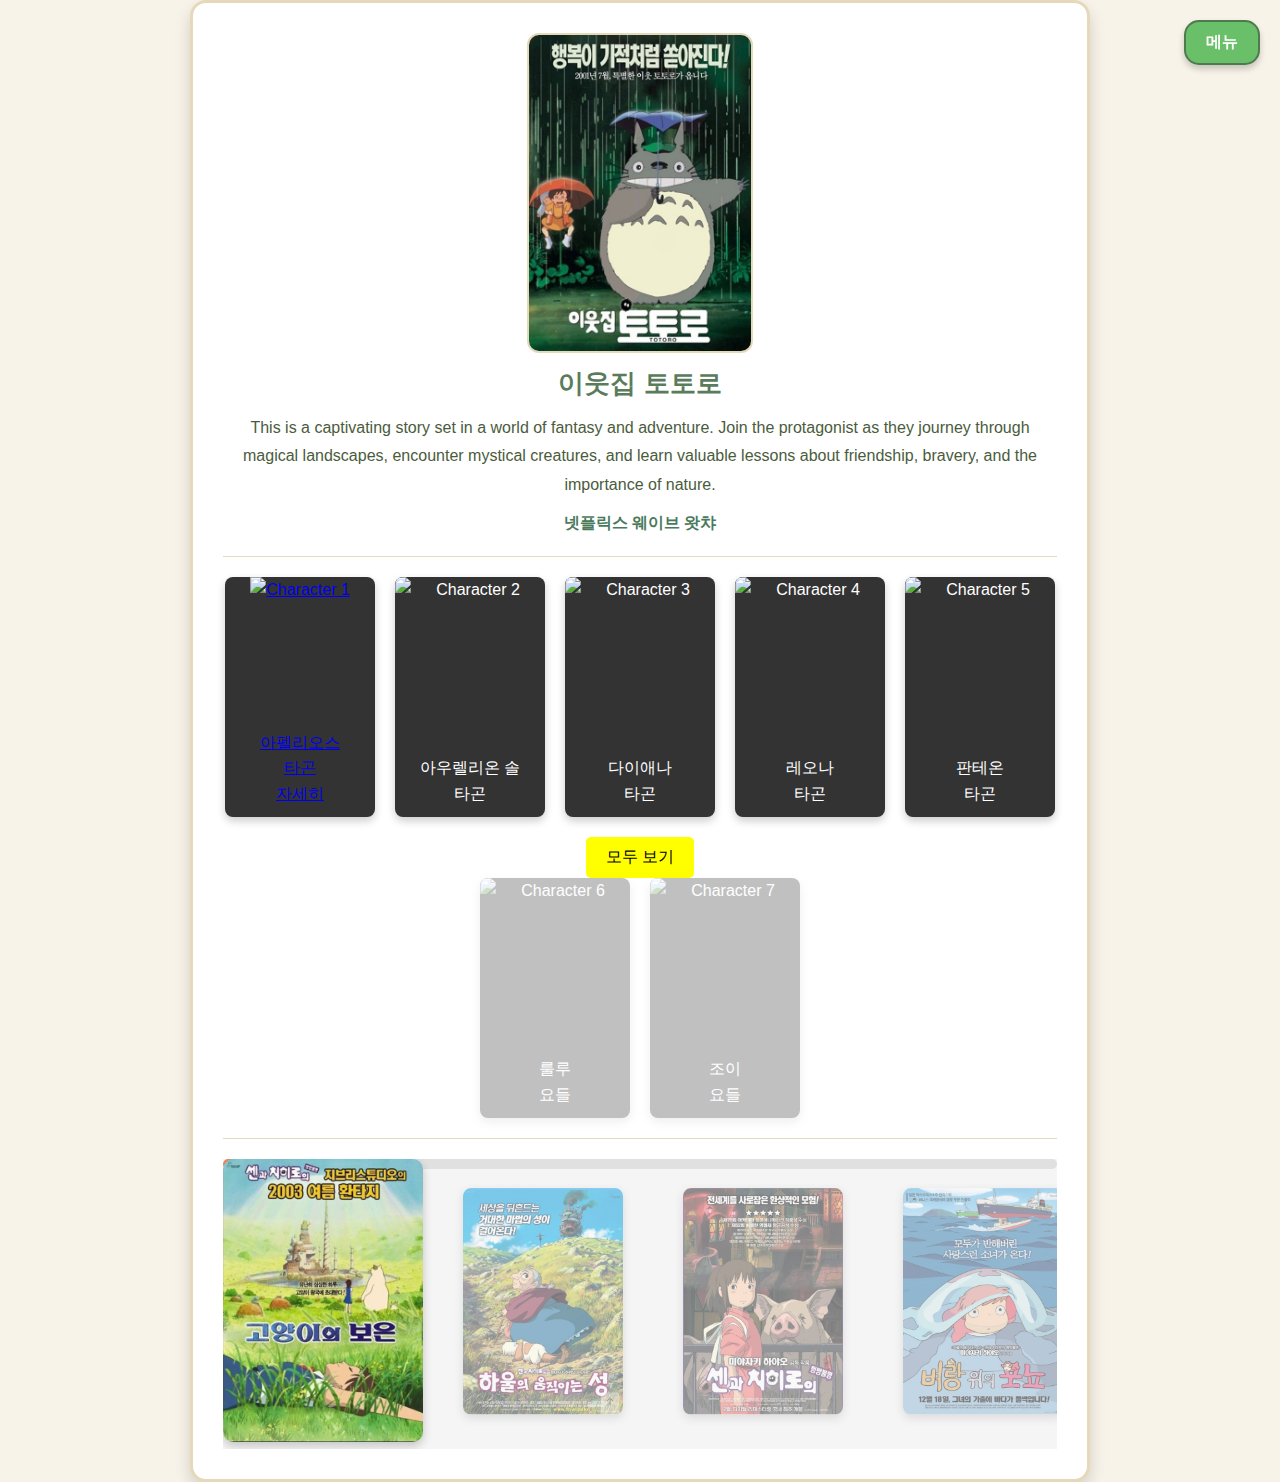
==== 1.html @ feda4c98 "cat" ====
<!DOCTYPE html>
<html lang="en">

<head>
    <meta charset="UTF-8">
    <meta name="viewport" content="width=device-width, initial-scale=1.0">
    <title>Document</title>
    <link rel="stylesheet" href="1.css">
</head>

<body>
    <!--상단 메뉴 버튼-->
    <div class="top-right-menu">
        <button id="main-button" onclick="toggleDropdown()">메뉴</button>
        <div id="dropdown-menu">
          <button class="submenu-button" onclick="clickSubButton(0)">홈</button>
          <button class="submenu-button" onclick="clickSubButton(1)">이상형 월드컵</button>
          <button class="submenu-button" onclick="clickSubButton(2)">OST 맞추기</button>
          <button class="submenu-button" onclick="clickSubButton(3)">캐릭터 맞추기</button>
        </div>
    </div>
    <div class="container">
        <!-- 상단 포스터 html (Top) -->
        <div class="poster-section">
            <img id="main-poster" src="totoro.jpeg" alt="Main Poster">
            <div class="poster-title" id="main-title">이웃집 토토로</div>
            <div class="poster-description" id="main-description">
                This is a captivating story set in a world of fantasy and adventure. Join the protagonist as they
                journey through magical landscapes, encounter mystical creatures, and learn valuable lessons about
                friendship, bravery, and the importance of nature.
            </div>
            <div>
                <a href="https://www.netflix.com/kr/title/60032294" id="netflix-link" class="movie-link"
                    target="_blank">넷플릭스</a>
                <a href="https://www.wavve.com/player/movie?movieid=MV_CR01_DN0000011314&autoplay=y" id="wavve-link"
                    class="movie-link" target="_blank">웨이브</a>
                <a href="https://watcha.com/ko-KR/contents/mJOVYNW?utm_campaign=metadata&utm_source=google&utm_medium=search"
                    id="watcha-link" class="movie-link" target="_blank">왓챠</a>
            </div>
        </div>
        <!-- 경계선 -->
        <div class="divider-horizontal"></div>

        <!-- 캐릭터 소개 html-->
        <div class="character-container">
            <div class="character-row">
                <div class="character-card">
                    <a href="https://tngodj.github.io/Totoro-Character/" target="_self">
                    <img src="토토로 4.png" alt="Character 1">
                    </a>
                    <div class="character-info">
                        <a href="https://tngodj.github.io/Totoro-Character/" target="_blank">
                        <div class="character-name">아펠리오스</div>
                        <div class="character-role">타곤</div>
                        자세히</a>
                    </div>
                </div>
                <div class="character-card">
                    <img src="character2.jpg" alt="Character 2">
                    <div class="character-info">
                        <div class="character-name">아우렐리온 솔</div>
                        <div class="character-role">타곤</div>
                    </div>
                </div>
                <div class="character-card">
                    <img src="character3.jpg" alt="Character 3">
                    <div class="character-info">
                        <div class="character-name">다이애나</div>
                        <div class="character-role">타곤</div>
                    </div>
                </div>
                <div class="character-card">
                    <img src="character4.jpg" alt="Character 4">
                    <div class="character-info">
                        <div class="character-name">레오나</div>
                        <div class="character-role">타곤</div>
                    </div>
                </div>
                <div class="character-card">
                    <img src="character5.jpg" alt="Character 5">
                    <div class="character-info">
                        <div class="character-name">판테온</div>
                        <div class="character-role">타곤</div>
                    </div>
                </div>
            </div>
            <button class="toggle-button">모두 보기</button>
            <div class="character-row hidden-row">
                <div class="character-card">
                    <img src="character6.jpg" alt="Character 6">
                    <div class="character-info">
                        <div class="character-name">룰루</div>
                        <div class="character-role">요들</div>
                    </div>
                </div>
                <div class="character-card">
                    <img src="character7.jpg" alt="Character 7">
                    <div class="character-info">
                        <div class="character-name">조이</div>
                        <div class="character-role">요들</div>
                    </div>
                </div>
            </div>
            <!-- <button class="toggle-button">모두 보기</button> -->
        </div>

        <!-- 경계선 -->
        <div class="divider-horizontal"></div>

        <!-- 하단 포스터 html -->
        <div class="coverflow-container bottom-tile">
            <!-- 스크롤바 -->
            <div class="scrollbar">
              <div class="scrollbar-thumb"></div>
            </div>
          
            <!-- 포스터 -->
            <div class="coverflow">
              <div class="poster active">
                <img src="cat.jpg" alt="고양이의 보은">
              </div>
              <div class="poster">
                <img src="haul.jpg" alt="하울의 움직이는 성">
              </div>
              <div class="poster">
                <img src="sen.jpg" alt="센과 치히로의 행방불명">
              </div>
              <div class="poster">
                <img src="ponyo.jpg" alt="벼랑위의 포뇨">
              </div>
              <div class="poster">
                <img src="laputa.jpg" alt="천공의 성 라퓨타">
              </div>
            </div>
        </div>
</body>
<script src="1.js"></script>

</html>
---- 1.css ----
/* 상단 포스터 css */
/* 스타일 설정 */
* {
    box-sizing: border-box;
    margin: 0;
    padding: 0;
}

/* 페이지 기본 설정 */
body {
    font-family: 'M PLUS Rounded 1c', sans-serif;
    line-height: 1.6;
    background-color: #f8f3e9;
    color: #4a5c3c;
    display: flex;
    align-items: center;
    justify-content: center;
    min-height: 100vh;
    margin: 0;
}

/* Main container */
.container {
    width: 100%;
    max-width: 900px;
    background-color: #ffffff;
    border-radius: 16px;
    overflow: hidden;
    box-shadow: 0 8px 16px rgba(0, 0, 0, 0.15);
    padding: 30px;
    text-align: center;
    border: 3px solid #e5d9b9;
}

/* 상단 우측에 고정된 메뉴 */
.top-right-menu {
    position: fixed; /* 화면에 고정 */
    top: 20px;       /* 상단 여백 */
    right: 20px;     /* 우측 여백 */
    z-index: 100;    /* GIF보다 위에 위치 */
    text-align: center;
}

#main-button {
    background-color: #6abf69; /* 자연 친화적인 초록색 */
    color: white;
    border: 2px solid #4e7a4f; /* 어두운 테두리 */
    padding: 10px 20px;
    border-radius: 15px; /* 버튼 둥글게 */
    font-size: 1rem;
    font-weight: bold;
    box-shadow: 0px 4px 6px rgba(0, 0, 0, 0.2); /* 부드러운 그림자 */
    cursor: pointer;
    transition: all 0.3s ease;
}

#main-button:hover {
    background-color: #4e7a4f; /* 마우스 오버 시 어두운 초록색 */
    color: #f2f2f2; /* 텍스트 밝게 */
}

#dropdown-menu {
    margin-top: 15px;
    display: none;
    flex-direction: column;
    background-color: rgba(255, 255, 255, 0.95); /* 반투명 흰색 배경 */
    padding: 10px;
    border-radius: 10px;
    box-shadow: 0px 4px 8px rgba(0, 0, 0, 0.15); /* 드롭다운 그림자 */
}

.submenu-button {
    background-color: #f9f7d9; /* 따뜻한 노란색 */
    color: #5d4037; /* Ghibli의 차분한 갈색 */
    border: 2px solid #d4b483; /* 테두리 색상 */
    padding: 10px;
    margin-bottom: 5px;
    border-radius: 10px;
    font-size: 1rem;
    cursor: pointer;
    transition: all 0.3s ease;
}

.hidden {
display: none;
}

.submenu-button:hover {
    background-color: #d4b483; /* 마우스 오버 시 더 밝은 갈색 */
    color: white;
}

/* 메인포스터 섹션 (Top) */
.poster-section {
    display: flex;
    flex-direction: column;
    align-items: center;
    margin-bottom: 20px;
}

.poster-section img {
    width: 6cm;
    /* Set width to approximately 6cm */
    height: auto;
    border-radius: 12px;
    display: block;
    border: 2px solid #e5d9b9;
}

.poster-title {
    margin-top: 10px;
    font-size: 1.6em;
    color: #5a7b5c;
    font-weight: bold;
}

/* 포스터 설명 */
.poster-description {
    margin-top: 10px;
    font-size: 1em;
    color: #6c757d;
    line-height: 1.8;
    padding: 0 20px;
    text-align: center;
    color: #4a5c3c;
}

.movie-link {
    /* margin: 0 10px 0 10px; 링크 사이 간격*/
    display: inline-block;
    margin-top: 10px;
    color: #4a7a5c;
    font-weight: bold;
    text-decoration: none;
    /* border-bottom: 1px solid #4a7a5c; 링크 밑줄*/
}

.movie-link:hover {
    color: #6a8b7c;
}

/* 경계선 */
.divider-horizontal {
    width: 100%;
    height: 1px;
    background-color: #e5d9b9;
    margin: 20px 0;
}

/* 캐릭터 소개 css */
.character-container {
    text-align: center;
    gap: 20px;
    /* 행 간격 추가 */
}

.character-row {
    display: flex;
    justify-content: center;
    flex-wrap: wrap;
    gap: 20px;
    /* 카드 간격 조정 */
}

.character-card {
    width: 150px;
    height: 240px;
    /* 카드 높이 조정 */
    background-color: #333;
    color: white;
    border-radius: 8px;
    box-shadow: 0 4px 8px rgba(0, 0, 0, 0.2);
    display: flex;
    flex-direction: column;
    justify-content: space-between;
    /* 콘텐츠 간격 확보 */
    align-items: center;
    overflow: hidden;
    text-align: center;
}

.character-card:hover {
    transform: scale(1.05);
    filter: brightness(1);
}

.character-card img {
    width: 100%;
    height: 150px;
    object-fit: cover;
    /* 비율 유지 */
}


.character-info {
    padding: 10px 0;
}

/* .hidden-row {
    display: none;
} */

/* 숨겨진 행을 흐릿하게 보이게 설정 */
.hidden-row {
    opacity: 0.3;
    /* 흐릿하게 표시 */
    /* 흐림 효과 추가 */
    pointer-events: none;
    /* 클릭 불가능 */
    transition: opacity 0.3s ease;
    /* 부드러운 전환 */
}


.toggle-button {
    margin-top: 20px;
    padding: 10px 20px;
    font-size: 16px;
    background-color: yellow;
    color: black;
    border: none;
    border-radius: 5px;
    cursor: pointer;
    z-index: 1;
    align-items: center;
}

.toggle-button:hover {
    background-color: orange;
}

/* 하단 포스터 소개 css */
.bottom-tile {
    font-family: Arial, sans-serif;
    background-color: #f5f5f5;
    /* display: flex; */
    justify-content: center;
    align-items: center;
    /* height: 100vh; */
    margin: 0;
  }
  
  .coverflow-container {
    position: relative;
    overflow: hidden;
    width: 100%;
    max-width: 900px;
  }
  
  .scrollbar {
    position: absolute;
    margin-bottom: 30px;
    top: 30; /* 스크롤바 위치 */
    left: 0;
    width: 100%;
    height: 10px;
    background: #e0e0e0;
    border-radius: 5px;
    overflow: hidden;
  }
  
  .scrollbar-thumb {
    position: absolute;
    height: 100%;
    width: 20%; /* 포스터 수에 따라 초기 너비 조정 */
    /* background: #87CEEB;  스크롤바 단일 색상 */
    background: linear-gradient(90deg, #FFD700, #87CEEB); /* 색상 그라데이션 */
    transition: background-color 0.3s ease-in-out; /* 부드러운 전환 효과 */
    border-radius: 5px;
    box-shadow: 0px 4px 8px rgba(0, 0, 0, 0.2); /*그림자 효과*/
  }
  
  .coverflow {
    display: flex;
    gap: 20px;
    transition: transform 0.5s ease-in-out;
    transform: translateX(0);
  }
  
  .poster {
    flex: 0 0 200px;
    transform: scale(0.8);
    transition: transform 0.3s ease, opacity 0.3s ease;
    opacity: 0.5;
  }
  
  .poster.active {
    transform: scale(1);
    opacity: 1;
  }
  
  .poster img {
    width: 100%;
    border-radius: 10px;
    box-shadow: 0 4px 10px rgba(0, 0, 0, 0.2);
  }
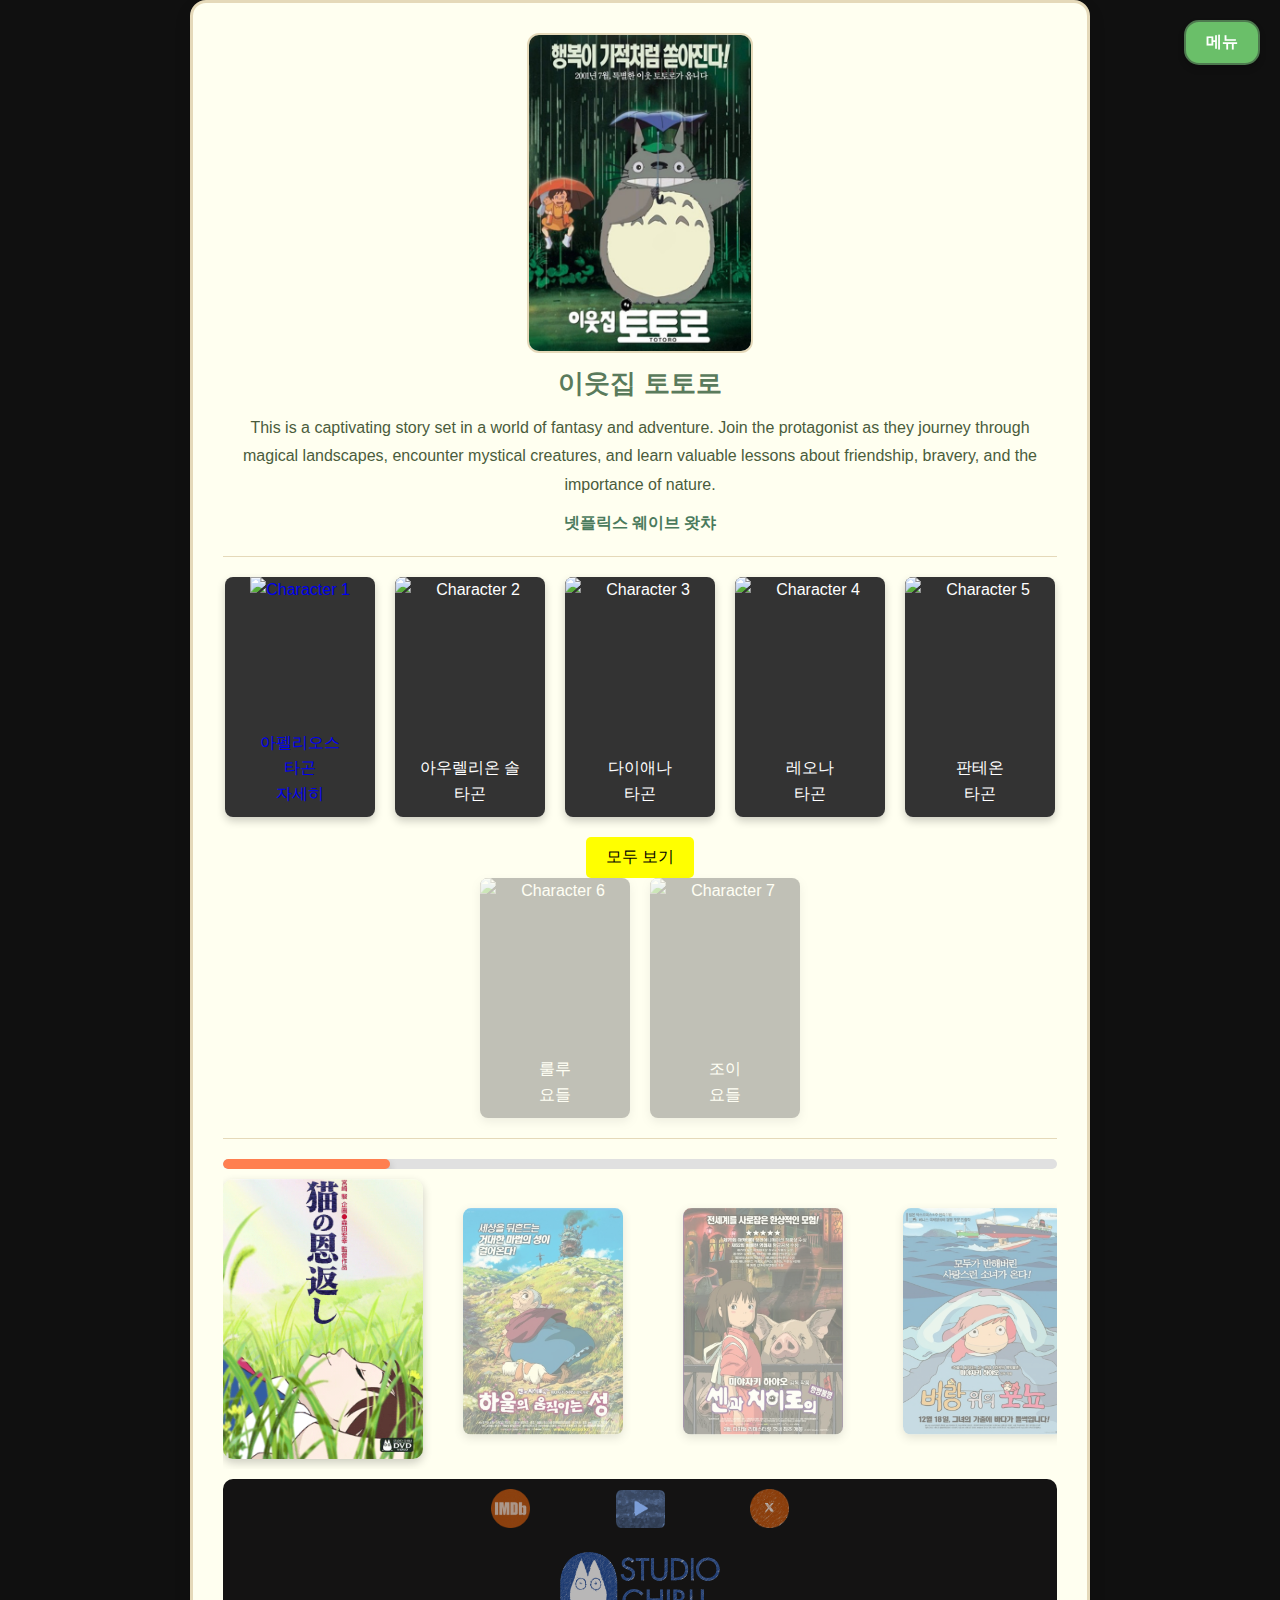
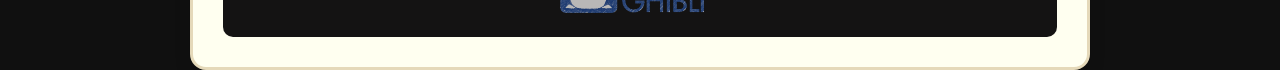
==== commit cb9eb530: "." ====
--- a/1.html
+++ b/1.html
@@ -117,7 +117,7 @@
             <!-- 포스터 -->
             <div class="coverflow">
               <div class="poster active">
-                <img src="cat.jpg" alt="고양이의 보은">
+                <img src="고양이.gif" alt="고양이의 보은">
               </div>
               <div class="poster">
                 <img src="haul.jpg" alt="하울의 움직이는 성">
@@ -129,10 +129,34 @@
                 <img src="ponyo.jpg" alt="벼랑위의 포뇨">
               </div>
               <div class="poster">
-                <img src="laputa.jpg" alt="천공의 성 라퓨타">
+                <img src="라퓨타.gif" alt="천공의 성 라퓨타">
               </div>
             </div>
         </div>
+         <!-- 로고 -->
+    <div class="logo-Section">
+        <div class="logo-Box">
+        
+            <a href="https://www.imdb.com/title/tt0347618/?ref_=nv_sr_srsg_0_tt_7_nm_1_in_0_q_cat%2520r">
+                <img src="IMDB.png" alt="IMDB" class="img1"><!-- <h4 style="color:brown;">공식 홈페이지</h4> -->
+            </a>
+            
+            <a href="https://www.youtube.com/@Ghibli-Museum">
+                <img src="YOUTUBE.png" alt="Youtube" class="img1"><!-- <h4 style="color:brown;">지브리 X</h4> -->
+            </a>
+            
+            <a href="https://x.com/GhibliML">
+                <img src="X.png" alt="X" class="img1"><!-- <h4 style="color:brown;">지브리 나무위키</h4> -->
+            </a>
+            
+            <br>
+  
+            <a href="https://www.ghibli.jp/">
+                <img src="지브리.png" alt="지브리스튜디오" class="img2"><!-- <h4 style="color:brown;">지브리 나무위키</h4> -->
+            </a>
+  
+        </div>
+    </div>
 </body>
 <script src="1.js"></script>
 
--- a/1.css
+++ b/1.css
@@ -10,7 +10,7 @@
 body {
     font-family: 'M PLUS Rounded 1c', sans-serif;
     line-height: 1.6;
-    background-color: #f8f3e9;
+    background-color: #101010;
     color: #4a5c3c;
     display: flex;
     align-items: center;
@@ -23,7 +23,7 @@
 .container {
     width: 100%;
     max-width: 900px;
-    background-color: #ffffff;
+    background-color: ivory;
     border-radius: 16px;
     overflow: hidden;
     box-shadow: 0 8px 16px rgba(0, 0, 0, 0.15);
@@ -232,7 +232,7 @@
 /* 하단 포스터 소개 css */
 .bottom-tile {
     font-family: Arial, sans-serif;
-    background-color: #f5f5f5;
+    background-color: ivory;
     /* display: flex; */
     justify-content: center;
     align-items: center;
@@ -248,9 +248,10 @@
   }
   
   .scrollbar {
-    position: absolute;
-    margin-bottom: 30px;
-    top: 30; /* 스크롤바 위치 */
+    position: relative;
+    margin-bottom: 10px;
+    top: 0px; /* 스크롤바 위치 */
+    bottom: 10px;
     left: 0;
     width: 100%;
     height: 10px;
@@ -294,3 +295,48 @@
     border-radius: 10px;
     box-shadow: 0 4px 10px rgba(0, 0, 0, 0.2);
   }
+
+  /* 로고 섹션 */
+  .logo-Section{
+    margin-top: 10px;
+    padding: 10px 0 0px;
+    border-color: #00000000;
+    border-radius: 10px;   
+    background-color: #141313;
+    max-width:834px;
+}
+
+    /* 로고 박스 */
+    .logo-Box{
+        position: relative;
+        width: 100%;
+        height: 100%;
+        align-items: center;
+        justify-items: center;
+    }
+
+    /* 지브리 홈페이지 로고 */
+    .img1{
+        margin-left: 5px;
+        margin-right: 5px;
+        width:35%  
+    }
+
+    /* 지브리 홈페이지 로고 */
+    .img2{
+        margin-left: 5px;
+        margin-right: 5px;
+        width:20%  
+    }
+
+    /* 로고 밑줄 제거 */
+    a {
+        display: inline-block;
+        text-decoration-line: none;
+        font-family: 'Garamond', 'Papyrus', sans-serif;
+    }
+
+    /* 로고 제목 스타일 */
+    .logo-text-style{
+        font-family: 'Garamond', 'Papyrus', sans-serif;
+    }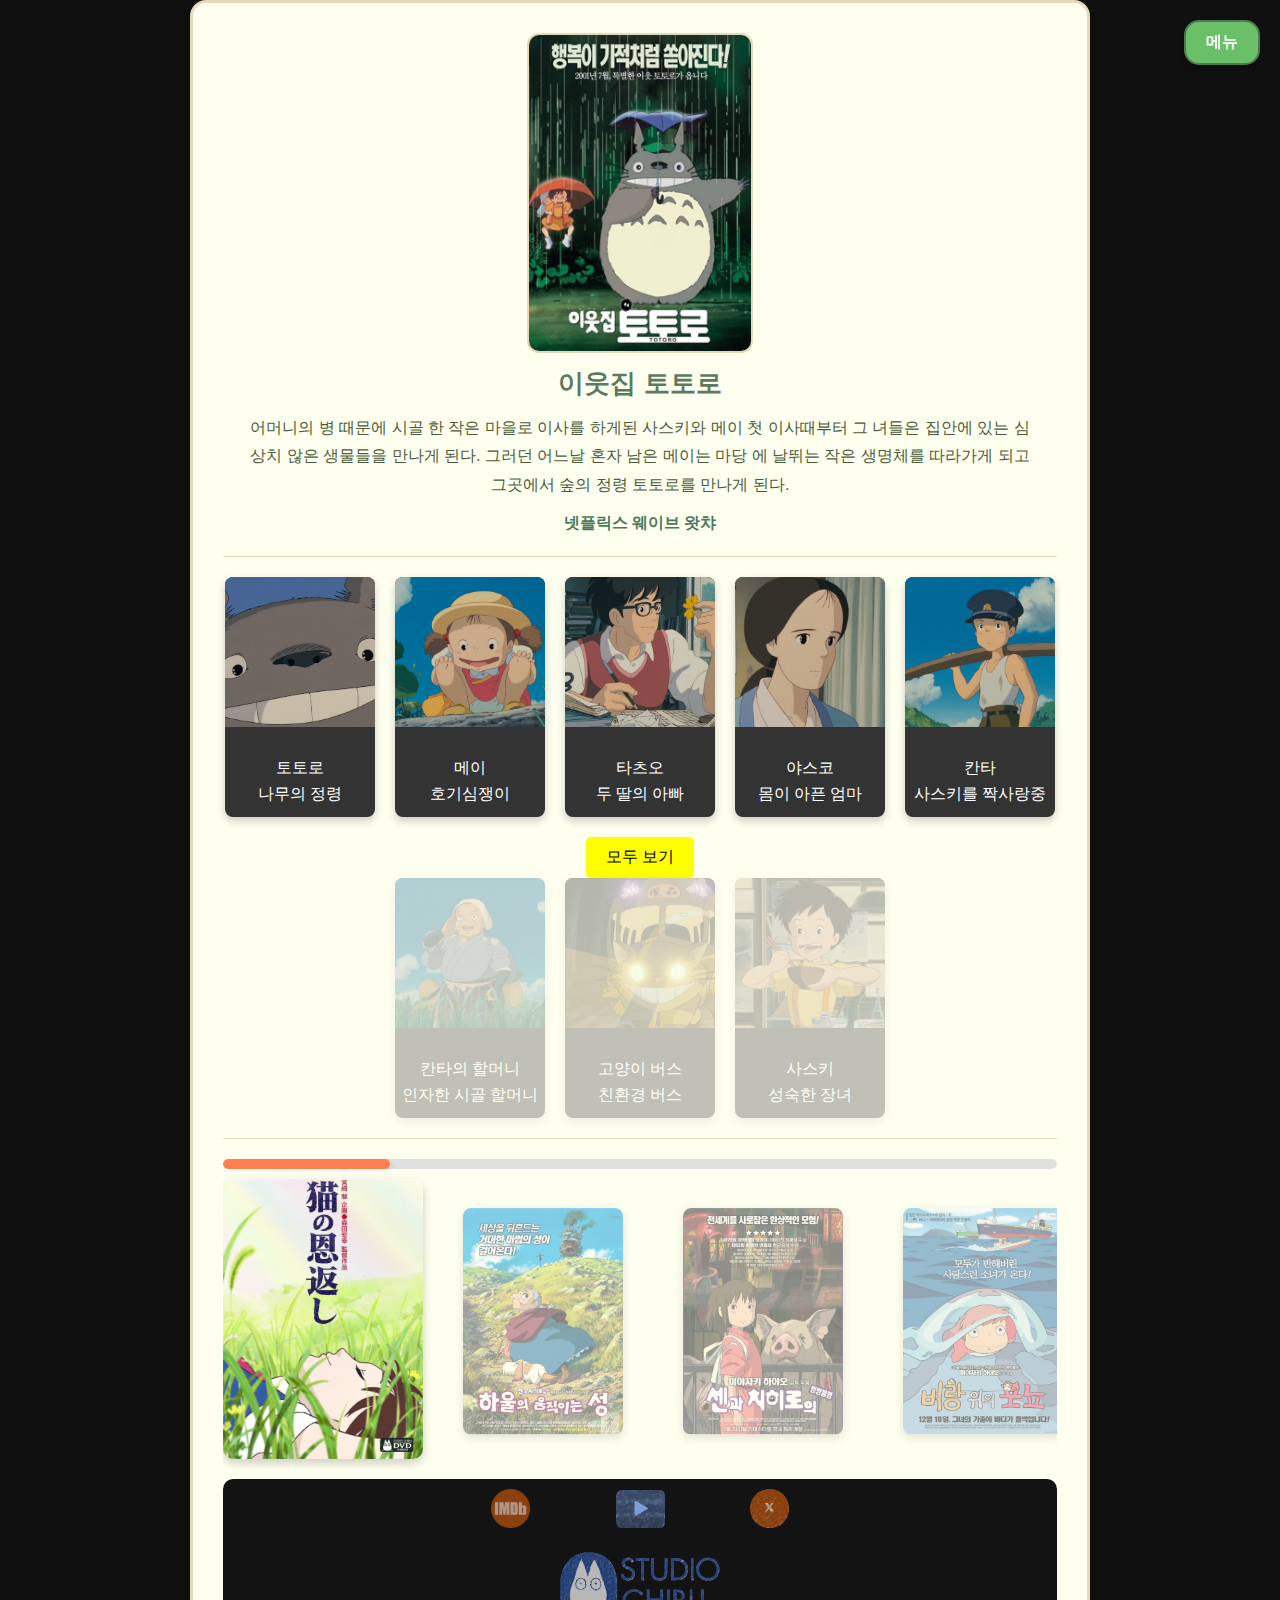
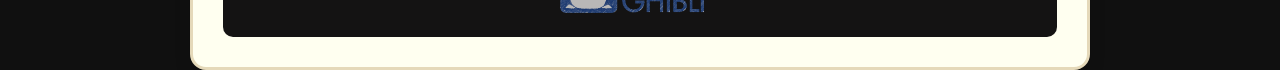
==== commit 643169f6: "." ====
--- a/1.html
+++ b/1.html
@@ -25,9 +25,9 @@
             <img id="main-poster" src="totoro.jpeg" alt="Main Poster">
             <div class="poster-title" id="main-title">이웃집 토토로</div>
             <div class="poster-description" id="main-description">
-                This is a captivating story set in a world of fantasy and adventure. Join the protagonist as they
-                journey through magical landscapes, encounter mystical creatures, and learn valuable lessons about
-                friendship, bravery, and the importance of nature.
+                어머니의 병 때문에 시골 한 작은 마을로 이사를 하게된 사스키와 메이 첫 이사때부터 그
+                녀들은 집안에 있는 심상치 않은 생물들을 만나게 된다. 그러던 어느날 혼자 남은 메이는 마당
+                에 날뛰는 작은 생명체를 따라가게 되고 그곳에서 숲의 정령 토토로를 만나게 된다.
             </div>
             <div>
                 <a href="https://www.netflix.com/kr/title/60032294" id="netflix-link" class="movie-link"
@@ -41,67 +41,101 @@
         <!-- 경계선 -->
         <div class="divider-horizontal"></div>
 
-        <!-- 캐릭터 소개 html-->
+         <!-- 캐릭터 소개 html-->
         <div class="character-container">
             <div class="character-row">
                 <div class="character-card">
-                    <a href="https://tngodj.github.io/Totoro-Character/" target="_self">
-                    <img src="토토로 4.png" alt="Character 1">
+                    <a href="https://tngodj.github.io/Totoro-Totoro/" target="_self">
+                    <img src="토토로.png" alt="Character 1">
                     </a>
                     <div class="character-info">
-                        <a href="https://tngodj.github.io/Totoro-Character/" target="_blank">
-                        <div class="character-name">아펠리오스</div>
-                        <div class="character-role">타곤</div>
-                        자세히</a>
+                        <a href="https://tngodj.github.io/Totoro-Totoro/" target="_self">
+                        <div class="character-name">토토로</div>
+                        <div class="character-role">나무의 정령</div>
+                        </a>
                     </div>
                 </div>
                 <div class="character-card">
-                    <img src="character2.jpg" alt="Character 2">
+                    <a href="https://tngodj.github.io/Totoro-Mei/" target="_self">
+                    <img src="메이.png" alt="Character 2">
+                    </a>
                     <div class="character-info">
-                        <div class="character-name">아우렐리온 솔</div>
-                        <div class="character-role">타곤</div>
+                        <a href="https://tngodj.github.io/Totoro-Mei/" target="_self">
+                        <div class="character-name">메이</div>
+                        <div class="character-role">호기심쟁이</div>
+                        </a>
                     </div>
                 </div>
                 <div class="character-card">
-                    <img src="character3.jpg" alt="Character 3">
+                    <a href="https://tngodj.github.io/Totoro-Tatsuo/" target="_self">
+                    <img src="타츠오.png" alt="Character 3">
+                    </a>
                     <div class="character-info">
-                        <div class="character-name">다이애나</div>
-                        <div class="character-role">타곤</div>
+                        <a href="https://tngodj.github.io/Totoro-Tatsuo/" target="_self">
+                        <div class="character-name">타츠오</div>
+                        <div class="character-role">두 딸의 아빠</div>
+                        </a>
                     </div>
                 </div>
                 <div class="character-card">
-                    <img src="character4.jpg" alt="Character 4">
+                    <a href="https://tngodj.github.io/Totoro-Yasuko/" target="_self">
+                    <img src="야스코.png" alt="Character 4">
+                    </a>
                     <div class="character-info">
-                        <div class="character-name">레오나</div>
-                        <div class="character-role">타곤</div>
+                        <a href="https://tngodj.github.io/Totoro-Yasuko/" target="_self">
+                        <div class="character-name">야스코</div>
+                        <div class="character-role">몸이 아픈 엄마</div>
+                        </a>
                     </div>
                 </div>
                 <div class="character-card">
-                    <img src="character5.jpg" alt="Character 5">
+                    <a href="https://tngodj.github.io/Totoro-Kanta/" target="_self">
+                    <img src="칸타.png" alt="Character 5">
+                    </a>
                     <div class="character-info">
-                        <div class="character-name">판테온</div>
-                        <div class="character-role">타곤</div>
+                        <a href="https://tngodj.github.io/Totoro-Kanta/" target="_self">
+                        <div class="character-name">칸타</div>
+                        <div class="character-role">사스키를 짝사랑중</div>
+                        </a>
                     </div>
                 </div>
             </div>
             <button class="toggle-button">모두 보기</button>
             <div class="character-row hidden-row">
                 <div class="character-card">
-                    <img src="character6.jpg" alt="Character 6">
+                    <a href="https://tngodj.github.io/Totoro-KantaGrandma/" target="_self">
+                    <img src="칸타의 할머니.png" alt="Character 6">
+                    </a>
                     <div class="character-info">
-                        <div class="character-name">룰루</div>
-                        <div class="character-role">요들</div>
+                        <a href="https://tngodj.github.io/Totoro-KantaGrandma/" target="_self">
+                        <div class="character-name">칸타의 할머니</div>
+                        <div class="character-role">인자한 시골 할머니</div>
+                        </a>
                     </div>
                 </div>
                 <div class="character-card">
-                    <img src="character7.jpg" alt="Character 7">
+                    <a href="https://tngodj.github.io/Totoro-Catbus/" target="_self">
+                    <img src="고양이 버스.png" alt="Character 7">
+                    </a>
                     <div class="character-info">
-                        <div class="character-name">조이</div>
-                        <div class="character-role">요들</div>
+                        <a href="https://tngodj.github.io/Totoro-Catbus/" target="_self">
+                        <div class="character-name">고양이 버스</div>
+                        <div class="character-role">친환경 버스</div>
+                        </a>
+                    </div>
+                </div>
+                <div class="character-card">
+                    <a href="https://tngodj.github.io/Totoro-Satuski/" target="_self">
+                    <img src="사스키.png" alt="Character 8">
+                    </a>
+                    <div class="character-info">
+                        <a href="https://tngodj.github.io/Totoro-Satuski/" target="_self">
+                        <div class="character-name">사스키</div>
+                        <div class="character-role">성숙한 장녀</div>
+                        </a>
                     </div>
                 </div>
             </div>
-            <!-- <button class="toggle-button">모두 보기</button> -->
         </div>
 
         <!-- 경계선 -->
@@ -129,7 +163,7 @@
                 <img src="ponyo.jpg" alt="벼랑위의 포뇨">
               </div>
               <div class="poster">
-                <img src="라퓨타.gif" alt="천공의 성 라퓨타">
+                <img src="laputa.jpg" alt="천공의 성 라퓨타">
               </div>
             </div>
         </div>
--- a/1.css
+++ b/1.css
@@ -32,6 +32,10 @@
     border: 3px solid #e5d9b9;
 }
 
+a {
+    text-decoration-line: none;
+    color: white;
+}
 /* 상단 우측에 고정된 메뉴 */
 .top-right-menu {
     position: fixed; /* 화면에 고정 */
